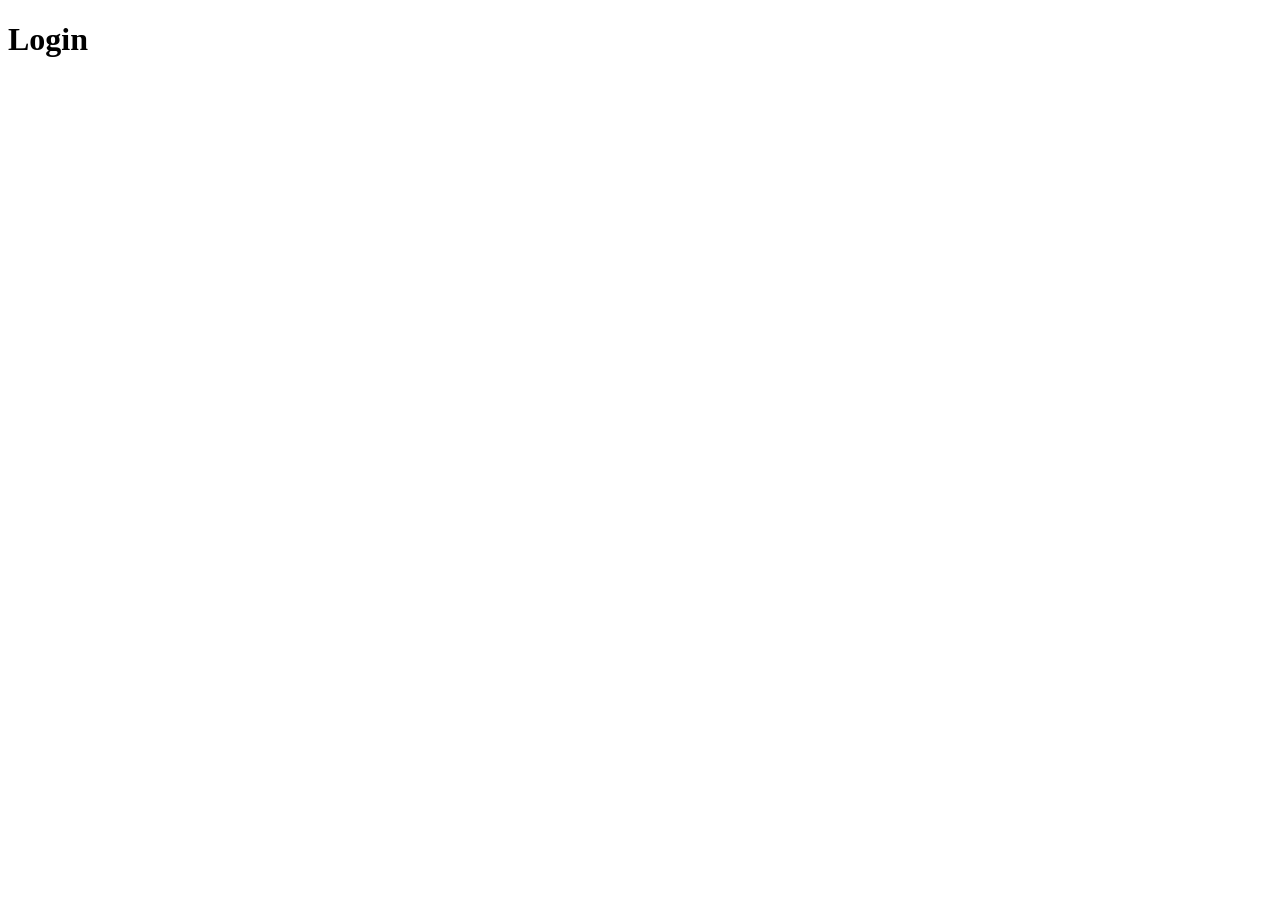
==== login.html @ 6b524715 "initial file setups" ====
<!DOCTYPE html>
<html lang="en">
<head>
    <meta charset="UTF-8">
    <meta name="viewport" content="width=device-width, initial-scale=1.0">
    <title>Login - User Profile Management System</title>
</head>
<body>
    <h1>Login</h1>
</body>
</html>
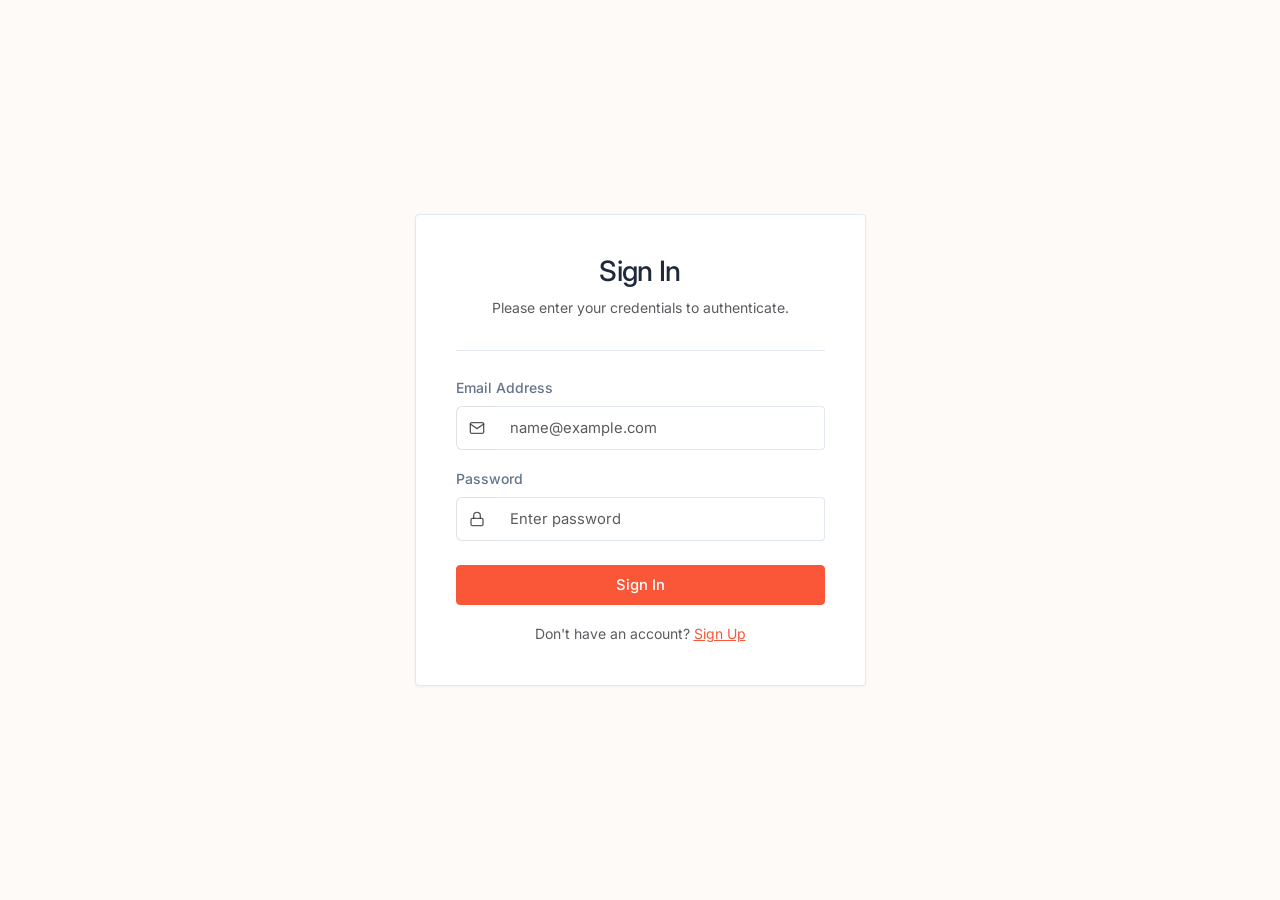
==== commit 8ee64412: "initial ui for all files done" ====
--- a/login.html
+++ b/login.html
@@ -3,9 +3,80 @@
 <head>
     <meta charset="UTF-8">
     <meta name="viewport" content="width=device-width, initial-scale=1.0">
-    <title>Login - User Profile Management System</title>
+    <title>Sign In - SecureAuth</title>
+
+    <!-- Redirection check before rendering UI to avoid screen flash -->
+    <script>
+        if (localStorage.getItem('session_token')) {
+            window.location.href = 'profile.html';
+        }
+    </script>
+
+    <!-- Bootstrap 5 CSS -->
+    <link href="https://cdn.jsdelivr.net/npm/bootstrap@5.3.3/dist/css/bootstrap.min.css" rel="stylesheet">
+    <!-- Custom CSS -->
+    <link href="css/style.css" rel="stylesheet">
 </head>
-<body>
-    <h1>Login</h1>
+<body class="d-flex flex-column min-vh-100">
+
+    <!-- Main Content Container -->
+    <main class="container my-auto py-5">
+        <div class="row justify-content-center">
+            <div class="col-md-8 col-lg-5">
+                <div class="custom-card">
+                    <div class="custom-card-header text-center">
+                        <h1 class="h3 font-weight-bold">Sign In</h1>
+                        <p class="text-muted small">Please enter your credentials to authenticate.</p>
+                    </div>
+
+                    <!-- AJAX Error / Success Alert Display -->
+                    <div id="alert-container" class="mb-3 d-none">
+                        <div id="alert-message" class="alert py-2.5"></div>
+                    </div>
+
+                    <!-- Sign In Form -->
+                    <form id="loginForm" novalidate>
+                        <!-- Email Address -->
+                        <div class="mb-3">
+                            <label for="email" class="form-label">Email Address</label>
+                            <div class="input-group">
+                                <span class="input-group-text bg-white border-end-0 text-muted">
+                                    <svg xmlns="http://www.w3.org/2000/svg" width="16" height="16" viewBox="0 0 24 24" fill="none" stroke="currentColor" stroke-width="2" stroke-linecap="round" stroke-linejoin="round"><path d="M4 4h16c1.1 0 2 .9 2 2v12c0 1.1-.9 2-2 2H4c-1.1 0-2-.9-2-2V6c0-1.1.9-2 2-2z"/><polyline points="22,6 12,13 2,6"/></svg>
+                                </span>
+                                <input type="email" class="form-control border-start-0" id="email" name="email" placeholder="name@example.com" required autocomplete="email">
+                            </div>
+                        </div>
+
+                        <!-- Password -->
+                        <div class="mb-4">
+                            <label for="password" class="form-label">Password</label>
+                            <div class="input-group">
+                                <span class="input-group-text bg-white border-end-0 text-muted">
+                                    <svg xmlns="http://www.w3.org/2000/svg" width="16" height="16" viewBox="0 0 24 24" fill="none" stroke="currentColor" stroke-width="2" stroke-linecap="round" stroke-linejoin="round"><rect x="3" y="11" width="18" height="11" rx="2" ry="2"/><path d="M7 11V7a5 5 0 0 1 10 0v4"/></svg>
+                                </span>
+                                <input type="password" class="form-control border-start-0" id="password" name="password" placeholder="Enter password" required autocomplete="current-password">
+                            </div>
+                        </div>
+
+                        <!-- Submit Button -->
+                        <div class="d-grid mb-3">
+                            <button type="submit" class="btn btn-primary btn-lg py-2">Sign In</button>
+                        </div>
+                    </form>
+
+                    <div class="text-center mt-3">
+                        <span class="text-muted small">Don't have an account? <a href="register.html" class="text-primary font-weight-bold">Sign Up</a></span>
+                    </div>
+                </div>
+            </div>
+        </div>
+    </main>
+
+    <!-- jQuery CDN -->
+    <script src="https://code.jquery.com/jquery-3.7.1.min.js"></script>
+    <!-- Bootstrap Bundle JS -->
+    <script src="https://cdn.jsdelivr.net/npm/bootstrap@5.3.3/dist/js/bootstrap.bundle.min.js"></script>
+    <!-- Login JS -->
+    <script src="js/login.js"></script>
 </body>
 </html>
--- a/css/style.css
+++ b/css/style.css
@@ -0,0 +1,161 @@
+/* css/style.css */
+/* Shared Stylesheet for User Profile Management System */
+
+@import url('https://fonts.googleapis.com/css2?family=Inter:wght@300;400;500;600;700&display=swap');
+
+:root {
+    --font-primary: 'Inter', -apple-system, BlinkMacSystemFont, "Segoe UI", Roboto, sans-serif;
+    
+    /* Sunset Orange Color Palette */
+    --color-bg: #fdfaf7;        /* Warm soft off-white background */
+    --color-card-bg: #ffffff;
+    --color-text-main: #1e293b;  /* Slate-800: Soft dark for text */
+    --color-text-muted: #64748b; /* Slate-500: Muted text */
+    --color-primary: #f95738;    /* Sunset Orange */
+    --color-primary-hover: #e03f20; /* Darker sunset for hover */
+    --color-border: #e2e8f0;     /* Soft grey border */
+    --color-border-focus: #f95738; /* Sunset focus */
+    
+    /* Layout & Shadow tokens */
+    --shadow-sm: 0 1px 3px 0 rgba(0, 0, 0, 0.05);
+    --shadow-md: 0 4px 6px -1px rgba(0, 0, 0, 0.05);
+    --border-radius: 4px;       /* Sharper, cleaner border-radius */
+}
+
+body {
+    background-color: var(--color-bg);
+    color: var(--color-text-main);
+    font-family: var(--font-primary);
+    min-height: 100vh;
+    display: flex;
+    flex-direction: column;
+}
+
+/* Custom Card Layout */
+.custom-card {
+    background-color: var(--color-card-bg);
+    border: 1px solid var(--color-border);
+    border-radius: var(--border-radius);
+    box-shadow: var(--shadow-sm);
+    padding: 2.5rem;
+    transition: box-shadow 0.2s ease-in-out;
+}
+
+.custom-card:hover {
+    box-shadow: var(--shadow-md);
+}
+
+.custom-card-header {
+    border-bottom: 1px solid var(--color-border);
+    margin-bottom: 1.5rem;
+    padding-bottom: 1rem;
+}
+
+/* Typography Overrides */
+h1, h2, h3, h4, h5, h6 {
+    color: var(--color-text-main);
+    font-weight: 600;
+    letter-spacing: -0.025em;
+}
+
+.text-primary {
+    color: var(--color-primary) !important;
+}
+
+/* Bootstrap Inputs Restyling */
+.form-control, .form-select {
+    font-size: 0.925rem;
+    padding: 0.625rem 0.875rem;
+    border: 1px solid var(--color-border);
+    border-radius: var(--border-radius);
+    color: var(--color-text-main);
+    background-color: #ffffff;
+    transition: border-color 0.15s ease-in-out, box-shadow 0.15s ease-in-out;
+}
+
+.form-control:focus, .form-select:focus {
+    color: var(--color-text-main);
+    border-color: var(--color-border-focus);
+    box-shadow: 0 0 0 3px rgba(249, 87, 56, 0.15);
+    outline: 0;
+}
+
+.form-label {
+    font-weight: 500;
+    font-size: 0.875rem;
+    color: var(--color-text-muted);
+    margin-bottom: 0.5rem;
+}
+
+/* Button Restyling */
+.btn-primary {
+    background-color: var(--color-primary);
+    border-color: var(--color-primary);
+    font-weight: 500;
+    font-size: 0.925rem;
+    padding: 0.625rem 1.25rem;
+    border-radius: var(--border-radius);
+    transition: background-color 0.15s ease-in-out, border-color 0.15s ease-in-out;
+}
+
+.btn-primary:hover, .btn-primary:focus, .btn-primary:active {
+    background-color: var(--color-primary-hover) !important;
+    border-color: var(--color-primary-hover) !important;
+}
+
+.btn-outline-secondary {
+    border-color: var(--color-border);
+    color: var(--color-text-muted);
+    font-weight: 500;
+    font-size: 0.925rem;
+    padding: 0.625rem 1.25rem;
+    border-radius: var(--border-radius);
+}
+
+.btn-outline-secondary:hover {
+    background-color: var(--color-bg);
+    border-color: var(--color-border);
+    color: var(--color-text-main);
+}
+
+/* Alert Boxes */
+.alert {
+    border-radius: var(--border-radius);
+    font-size: 0.875rem;
+    border: 1px solid transparent;
+}
+
+.alert-danger {
+    background-color: #fef2f2;
+    border-color: #fee2e2;
+    color: #991b1b;
+}
+
+.alert-success {
+    background-color: #f0fdf4;
+    border-color: #dcfce7;
+    color: #166534;
+}
+
+/* Navigation bar */
+.custom-navbar {
+    background-color: #ffffff;
+    border-bottom: 1px solid var(--color-border);
+    padding: 1rem 0;
+}
+
+.navbar-brand {
+    font-weight: 700;
+    font-size: 1.25rem;
+    color: var(--color-primary) !important;
+}
+
+/* Footer styling */
+footer {
+    margin-top: auto;
+    background-color: #ffffff;
+    border-top: 1px solid var(--color-border);
+    padding: 1.5rem 0;
+    font-size: 0.825rem;
+    color: var(--color-text-muted);
+}
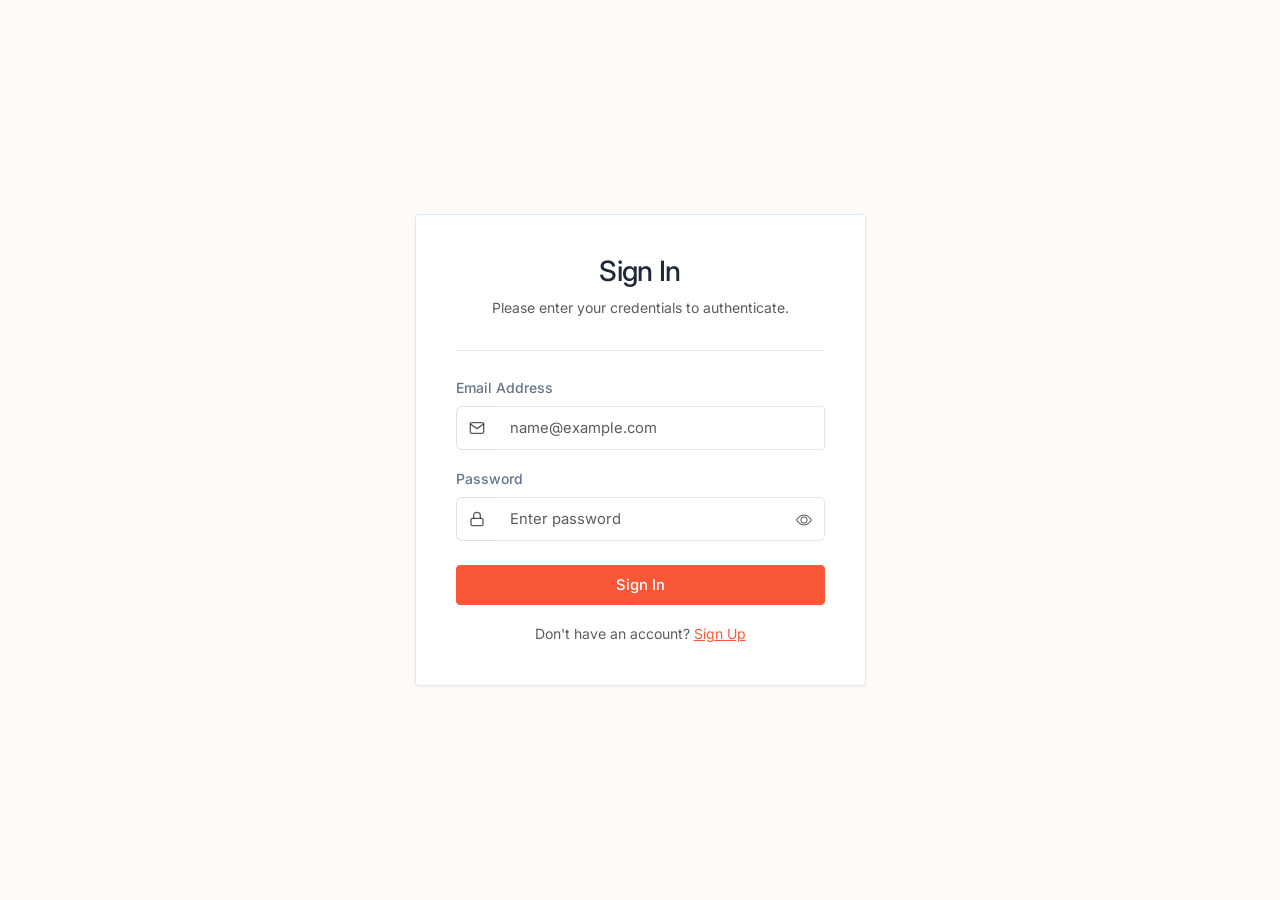
==== commit 9e03c837: "added some modifications in ui" ====
--- a/login.html
+++ b/login.html
@@ -4,22 +4,15 @@
     <meta charset="UTF-8">
     <meta name="viewport" content="width=device-width, initial-scale=1.0">
     <title>Sign In - SecureAuth</title>
-
-    <!-- Redirection check before rendering UI to avoid screen flash -->
     <script>
         if (localStorage.getItem('session_token')) {
             window.location.href = 'profile.html';
         }
     </script>
-
-    <!-- Bootstrap 5 CSS -->
     <link href="https://cdn.jsdelivr.net/npm/bootstrap@5.3.3/dist/css/bootstrap.min.css" rel="stylesheet">
-    <!-- Custom CSS -->
     <link href="css/style.css" rel="stylesheet">
 </head>
 <body class="d-flex flex-column min-vh-100">
-
-    <!-- Main Content Container -->
     <main class="container my-auto py-5">
         <div class="row justify-content-center">
             <div class="col-md-8 col-lg-5">
@@ -28,42 +21,38 @@
                         <h1 class="h3 font-weight-bold">Sign In</h1>
                         <p class="text-muted small">Please enter your credentials to authenticate.</p>
                     </div>
-
-                    <!-- AJAX Error / Success Alert Display -->
                     <div id="alert-container" class="mb-3 d-none">
                         <div id="alert-message" class="alert py-2.5"></div>
                     </div>
-
-                    <!-- Sign In Form -->
                     <form id="loginForm" novalidate>
-                        <!-- Email Address -->
                         <div class="mb-3">
                             <label for="email" class="form-label">Email Address</label>
                             <div class="input-group">
                                 <span class="input-group-text bg-white border-end-0 text-muted">
-                                    <svg xmlns="http://www.w3.org/2000/svg" width="16" height="16" viewBox="0 0 24 24" fill="none" stroke="currentColor" stroke-width="2" stroke-linecap="round" stroke-linejoin="round"><path d="M4 4h16c1.1 0 2 .9 2 2v12c0 1.1-.9 2-2 2H4c-1.1 0-2-.9-2-2V6c0-1.1.9-2 2-2z"/><polyline points="22,6 12,13 2,6"/></svg>
+                                    <svg aria-hidden="true" xmlns="http://www.w3.org/2000/svg" width="16" height="16" viewBox="0 0 24 24" fill="none" stroke="currentColor" stroke-width="2" stroke-linecap="round" stroke-linejoin="round"><path d="M4 4h16c1.1 0 2 .9 2 2v12c0 1.1-.9 2-2 2H4c-1.1 0-2-.9-2-2V6c0-1.1.9-2 2-2z"/><polyline points="22,6 12,13 2,6"/></svg>
                                 </span>
                                 <input type="email" class="form-control border-start-0" id="email" name="email" placeholder="name@example.com" required autocomplete="email">
                             </div>
                         </div>
-
-                        <!-- Password -->
                         <div class="mb-4">
                             <label for="password" class="form-label">Password</label>
                             <div class="input-group">
                                 <span class="input-group-text bg-white border-end-0 text-muted">
-                                    <svg xmlns="http://www.w3.org/2000/svg" width="16" height="16" viewBox="0 0 24 24" fill="none" stroke="currentColor" stroke-width="2" stroke-linecap="round" stroke-linejoin="round"><rect x="3" y="11" width="18" height="11" rx="2" ry="2"/><path d="M7 11V7a5 5 0 0 1 10 0v4"/></svg>
+                                    <svg aria-hidden="true" xmlns="http://www.w3.org/2000/svg" width="16" height="16" viewBox="0 0 24 24" fill="none" stroke="currentColor" stroke-width="2" stroke-linecap="round" stroke-linejoin="round"><rect x="3" y="11" width="18" height="11" rx="2" ry="2"/><path d="M7 11V7a5 5 0 0 1 10 0v4"/></svg>
                                 </span>
-                                <input type="password" class="form-control border-start-0" id="password" name="password" placeholder="Enter password" required autocomplete="current-password">
+                                <input type="password" class="form-control border-start-0 border-end-0" id="password" name="password" placeholder="Enter password" required autocomplete="current-password">
+                                <button class="btn border-start-0 bg-white text-muted toggle-password" type="button" style="border-color: var(--color-border);" data-target="#password">
+                                    <svg xmlns="http://www.w3.org/2000/svg" width="16" height="16" fill="currentColor" viewBox="0 0 16 16">
+                                        <path d="M16 8s-3-5.5-8-5.5S0 8 0 8s3 5.5 8 5.5S16 8 16 8M1.173 8a13 13 0 0 1 1.66-2.043C4.12 4.668 5.88 3.5 8 3.5s3.879 1.168 5.168 2.457A13 13 0 0 1 14.828 8q-.086.13-.195.288c-.335.48-.83 1.12-1.465 1.755C11.879 11.332 10.119 12.5 8 12.5s-3.879-1.168-5.168-2.457A13 13 0 0 1 1.172 8z"/>
+                                        <path d="M8 5.5a2.5 2.5 0 1 0 0 5 2.5 2.5 0 0 0 0-5M4.5 8a3.5 3.5 0 1 1 7 0 3.5 3.5 0 0 1-7 0"/>
+                                    </svg>
+                                </button>
                             </div>
                         </div>
-
-                        <!-- Submit Button -->
                         <div class="d-grid mb-3">
                             <button type="submit" class="btn btn-primary btn-lg py-2">Sign In</button>
                         </div>
                     </form>
-
                     <div class="text-center mt-3">
                         <span class="text-muted small">Don't have an account? <a href="register.html" class="text-primary font-weight-bold">Sign Up</a></span>
                     </div>
@@ -71,12 +60,8 @@
             </div>
         </div>
     </main>
-
-    <!-- jQuery CDN -->
     <script src="https://code.jquery.com/jquery-3.7.1.min.js"></script>
-    <!-- Bootstrap Bundle JS -->
     <script src="https://cdn.jsdelivr.net/npm/bootstrap@5.3.3/dist/js/bootstrap.bundle.min.js"></script>
-    <!-- Login JS -->
     <script src="js/login.js"></script>
 </body>
 </html>
--- a/css/style.css
+++ b/css/style.css
@@ -1,25 +1,20 @@
-/* css/style.css */
-/* Shared Stylesheet for User Profile Management System */
-
 @import url('https://fonts.googleapis.com/css2?family=Inter:wght@300;400;500;600;700&display=swap');
 
 :root {
     --font-primary: 'Inter', -apple-system, BlinkMacSystemFont, "Segoe UI", Roboto, sans-serif;
     
-    /* Sunset Orange Color Palette */
-    --color-bg: #fdfaf7;        /* Warm soft off-white background */
+    --color-bg: #fdfaf7;        
     --color-card-bg: #ffffff;
-    --color-text-main: #1e293b;  /* Slate-800: Soft dark for text */
-    --color-text-muted: #64748b; /* Slate-500: Muted text */
-    --color-primary: #f95738;    /* Sunset Orange */
-    --color-primary-hover: #e03f20; /* Darker sunset for hover */
-    --color-border: #e2e8f0;     /* Soft grey border */
-    --color-border-focus: #f95738; /* Sunset focus */
+    --color-text-main: #1e293b;
+    --color-text-muted: #64748b;
+    --color-primary: #f95738;
+    --color-primary-hover: #e03f20;
+    --color-border: #e2e8f0;
+    --color-border-focus: #f95738;
     
-    /* Layout & Shadow tokens */
     --shadow-sm: 0 1px 3px 0 rgba(0, 0, 0, 0.05);
     --shadow-md: 0 4px 6px -1px rgba(0, 0, 0, 0.05);
-    --border-radius: 4px;       /* Sharper, cleaner border-radius */
+    --border-radius: 4px;
 }
 
 body {
@@ -31,18 +26,24 @@
     flex-direction: column;
 }
 
-/* Custom Card Layout */
 .custom-card {
     background-color: var(--color-card-bg);
     border: 1px solid var(--color-border);
     border-radius: var(--border-radius);
     box-shadow: var(--shadow-sm);
-    padding: 2.5rem;
-    transition: box-shadow 0.2s ease-in-out;
+    padding: 1.5rem;
+    transition: box-shadow 0.2s ease-in-out, transform 0.2s ease-in-out;
+}
+
+@media (min-width: 768px) {
+    .custom-card {
+        padding: 2.5rem;
+    }
 }
 
 .custom-card:hover {
     box-shadow: var(--shadow-md);
+    transform: translateY(-2px);
 }
 
 .custom-card-header {
@@ -51,7 +52,6 @@
     padding-bottom: 1rem;
 }
 
-/* Typography Overrides */
 h1, h2, h3, h4, h5, h6 {
     color: var(--color-text-main);
     font-weight: 600;
@@ -62,7 +62,6 @@
     color: var(--color-primary) !important;
 }
 
-/* Bootstrap Inputs Restyling */
 .form-control, .form-select {
     font-size: 0.925rem;
     padding: 0.625rem 0.875rem;
@@ -87,7 +86,6 @@
     margin-bottom: 0.5rem;
 }
 
-/* Button Restyling */
 .btn-primary {
     background-color: var(--color-primary);
     border-color: var(--color-primary);
@@ -95,12 +93,19 @@
     font-size: 0.925rem;
     padding: 0.625rem 1.25rem;
     border-radius: var(--border-radius);
-    transition: background-color 0.15s ease-in-out, border-color 0.15s ease-in-out;
+    transition: background-color 0.15s ease-in-out, border-color 0.15s ease-in-out, box-shadow 0.15s ease-in-out;
 }
 
-.btn-primary:hover, .btn-primary:focus, .btn-primary:active {
+.btn-primary:hover, .btn-primary:active {
     background-color: var(--color-primary-hover) !important;
     border-color: var(--color-primary-hover) !important;
+}
+
+.btn-primary:focus {
+    background-color: var(--color-primary-hover) !important;
+    border-color: var(--color-primary-hover) !important;
+    box-shadow: 0 0 0 3px rgba(249, 87, 56, 0.25) !important;
+    outline: 0;
 }
 
 .btn-outline-secondary {
@@ -110,6 +115,7 @@
     font-size: 0.925rem;
     padding: 0.625rem 1.25rem;
     border-radius: var(--border-radius);
+    transition: background-color 0.15s ease-in-out, border-color 0.15s ease-in-out, box-shadow 0.15s ease-in-out;
 }
 
 .btn-outline-secondary:hover {
@@ -118,7 +124,14 @@
     color: var(--color-text-main);
 }
 
-/* Alert Boxes */
+.btn-outline-secondary:focus {
+    background-color: var(--color-bg) !important;
+    border-color: var(--color-border) !important;
+    color: var(--color-text-main) !important;
+    box-shadow: 0 0 0 3px rgba(100, 116, 139, 0.15) !important;
+    outline: 0;
+}
+
 .alert {
     border-radius: var(--border-radius);
     font-size: 0.875rem;
@@ -137,7 +150,6 @@
     color: #166534;
 }
 
-/* Navigation bar */
 .custom-navbar {
     background-color: #ffffff;
     border-bottom: 1px solid var(--color-border);
@@ -150,7 +162,6 @@
     color: var(--color-primary) !important;
 }
 
-/* Footer styling */
 footer {
     margin-top: auto;
     background-color: #ffffff;
@@ -159,3 +170,12 @@
     font-size: 0.825rem;
     color: var(--color-text-muted);
 }
+
+.toggle-password:hover {
+    color: var(--color-primary) !important;
+}
+
+.toggle-password:focus {
+    box-shadow: none !important;
+    outline: none !important;
+}
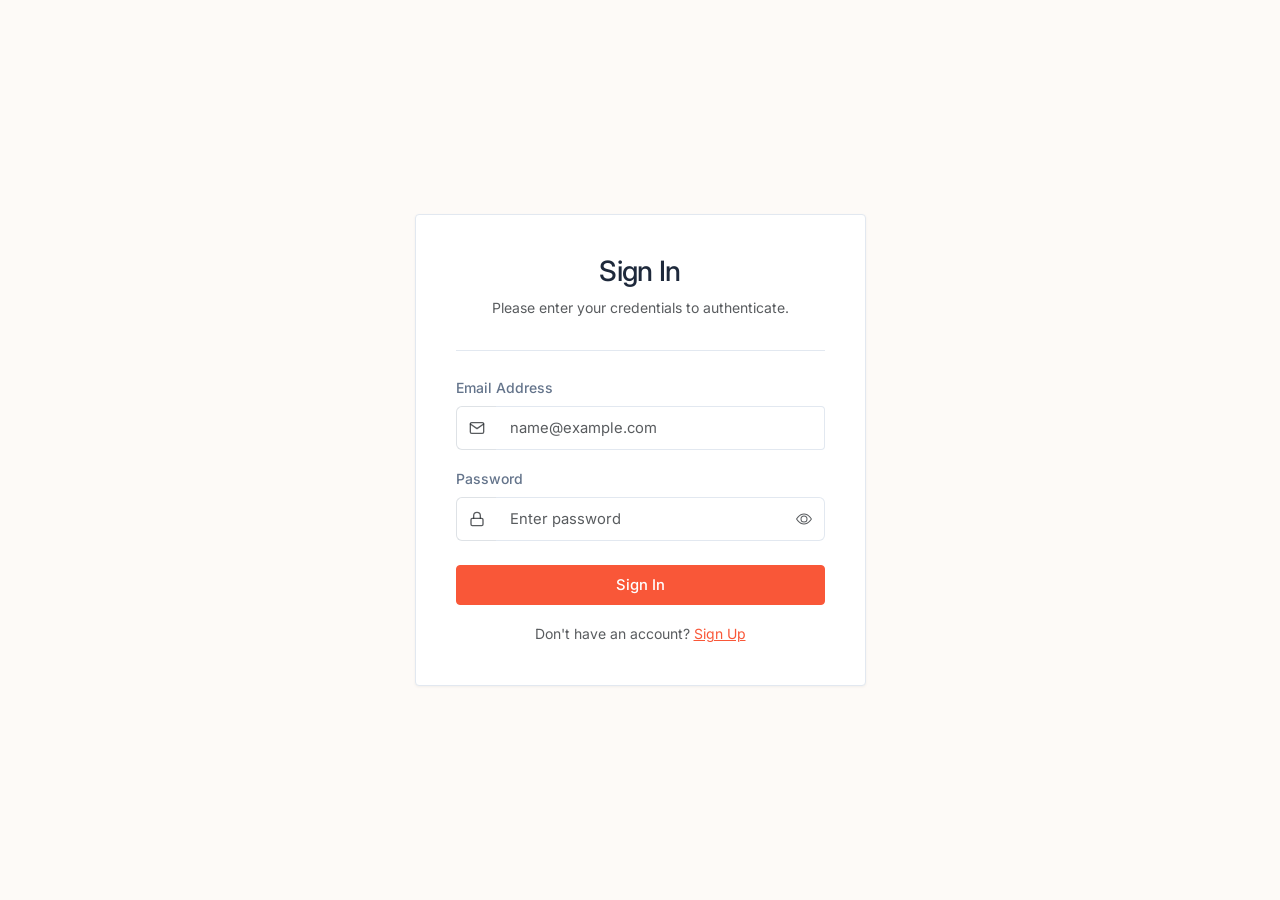
==== commit a6222c3e: "fixed ui glitch" ====
--- a/login.html
+++ b/login.html
@@ -41,12 +41,12 @@
                                     <svg aria-hidden="true" xmlns="http://www.w3.org/2000/svg" width="16" height="16" viewBox="0 0 24 24" fill="none" stroke="currentColor" stroke-width="2" stroke-linecap="round" stroke-linejoin="round"><rect x="3" y="11" width="18" height="11" rx="2" ry="2"/><path d="M7 11V7a5 5 0 0 1 10 0v4"/></svg>
                                 </span>
                                 <input type="password" class="form-control border-start-0 border-end-0" id="password" name="password" placeholder="Enter password" required autocomplete="current-password">
-                                <button class="btn border-start-0 bg-white text-muted toggle-password" type="button" style="border-color: var(--color-border);" data-target="#password">
+                                <span role="button" class="input-group-text border-start-0 bg-white text-muted toggle-password" style="border-color: var(--color-border); cursor: pointer;" data-target="#password">
                                     <svg xmlns="http://www.w3.org/2000/svg" width="16" height="16" fill="currentColor" viewBox="0 0 16 16">
                                         <path d="M16 8s-3-5.5-8-5.5S0 8 0 8s3 5.5 8 5.5S16 8 16 8M1.173 8a13 13 0 0 1 1.66-2.043C4.12 4.668 5.88 3.5 8 3.5s3.879 1.168 5.168 2.457A13 13 0 0 1 14.828 8q-.086.13-.195.288c-.335.48-.83 1.12-1.465 1.755C11.879 11.332 10.119 12.5 8 12.5s-3.879-1.168-5.168-2.457A13 13 0 0 1 1.172 8z"/>
                                         <path d="M8 5.5a2.5 2.5 0 1 0 0 5 2.5 2.5 0 0 0 0-5M4.5 8a3.5 3.5 0 1 1 7 0 3.5 3.5 0 0 1-7 0"/>
                                     </svg>
-                                </button>
+                                </span>
                             </div>
                         </div>
                         <div class="d-grid mb-3">
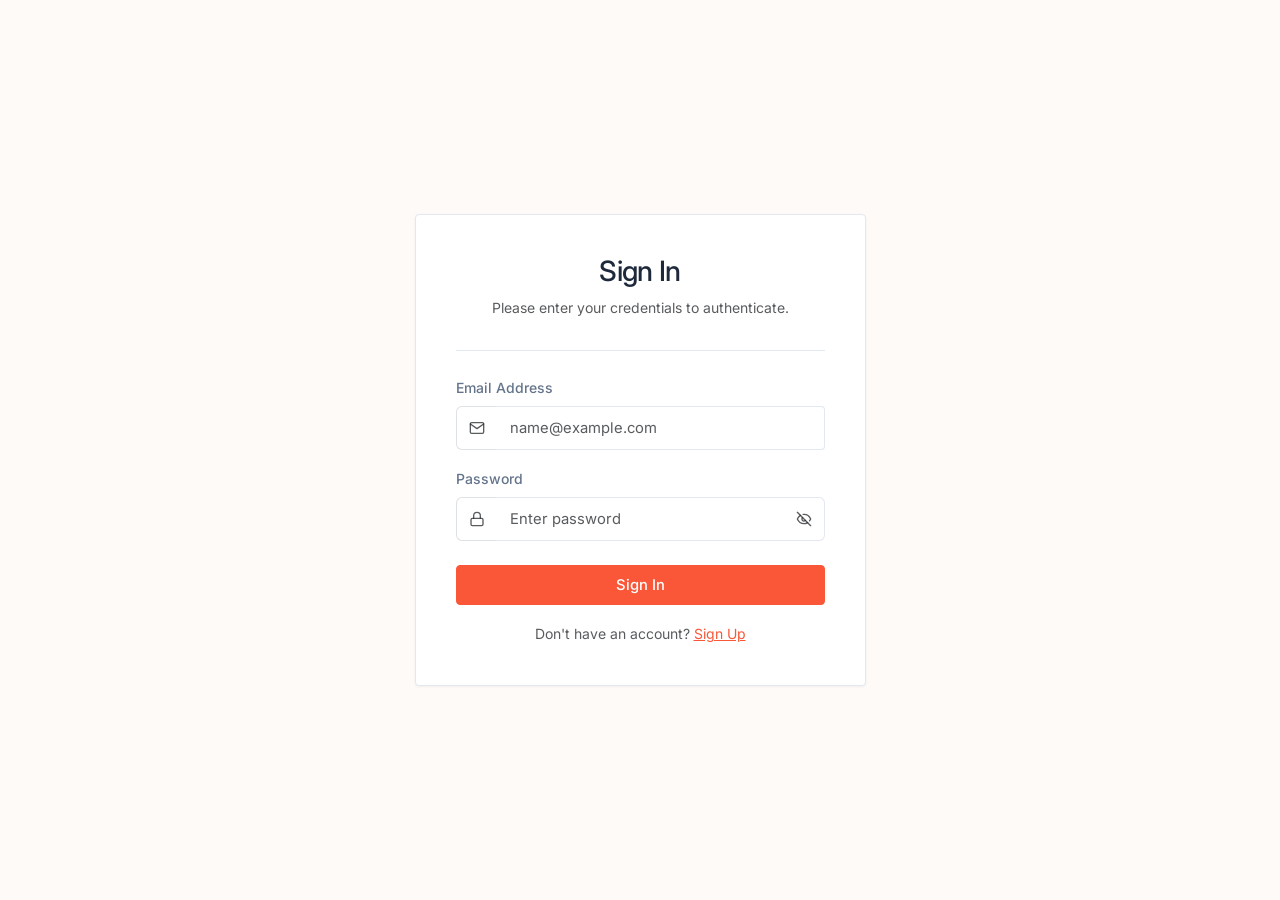
==== commit d6257ef4: "fixed the eye ui issue" ====
--- a/login.html
+++ b/login.html
@@ -42,9 +42,11 @@
                                 </span>
                                 <input type="password" class="form-control border-start-0 border-end-0" id="password" name="password" placeholder="Enter password" required autocomplete="current-password">
                                 <span role="button" class="input-group-text border-start-0 bg-white text-muted toggle-password" style="border-color: var(--color-border); cursor: pointer;" data-target="#password">
-                                    <svg xmlns="http://www.w3.org/2000/svg" width="16" height="16" fill="currentColor" viewBox="0 0 16 16">
-                                        <path d="M16 8s-3-5.5-8-5.5S0 8 0 8s3 5.5 8 5.5S16 8 16 8M1.173 8a13 13 0 0 1 1.66-2.043C4.12 4.668 5.88 3.5 8 3.5s3.879 1.168 5.168 2.457A13 13 0 0 1 14.828 8q-.086.13-.195.288c-.335.48-.83 1.12-1.465 1.755C11.879 11.332 10.119 12.5 8 12.5s-3.879-1.168-5.168-2.457A13 13 0 0 1 1.172 8z"/>
-                                        <path d="M8 5.5a2.5 2.5 0 1 0 0 5 2.5 2.5 0 0 0 0-5M4.5 8a3.5 3.5 0 1 1 7 0 3.5 3.5 0 0 1-7 0"/>
+                                    <svg xmlns="http://www.w3.org/2000/svg" width="16" height="16" viewBox="0 0 24 24" fill="none" stroke="currentColor" stroke-width="2" stroke-linecap="round" stroke-linejoin="round">
+                                        <path d="M9.88 9.88a3 3 0 1 0 4.24 4.24"/>
+                                        <path d="M10.73 5.08A10.43 10.43 0 0 1 12 5c7 0 10 7 10 7a13.16 13.16 0 0 1-1.67 2.68"/>
+                                        <path d="M6.61 6.61A13.52 13.52 0 0 0 2 12s3 7 10 7a9.74 9.74 0 0 0 5.39-1.61"/>
+                                        <line x1="2" x2="22" y1="2" y2="22"/>
                                     </svg>
                                 </span>
                             </div>
